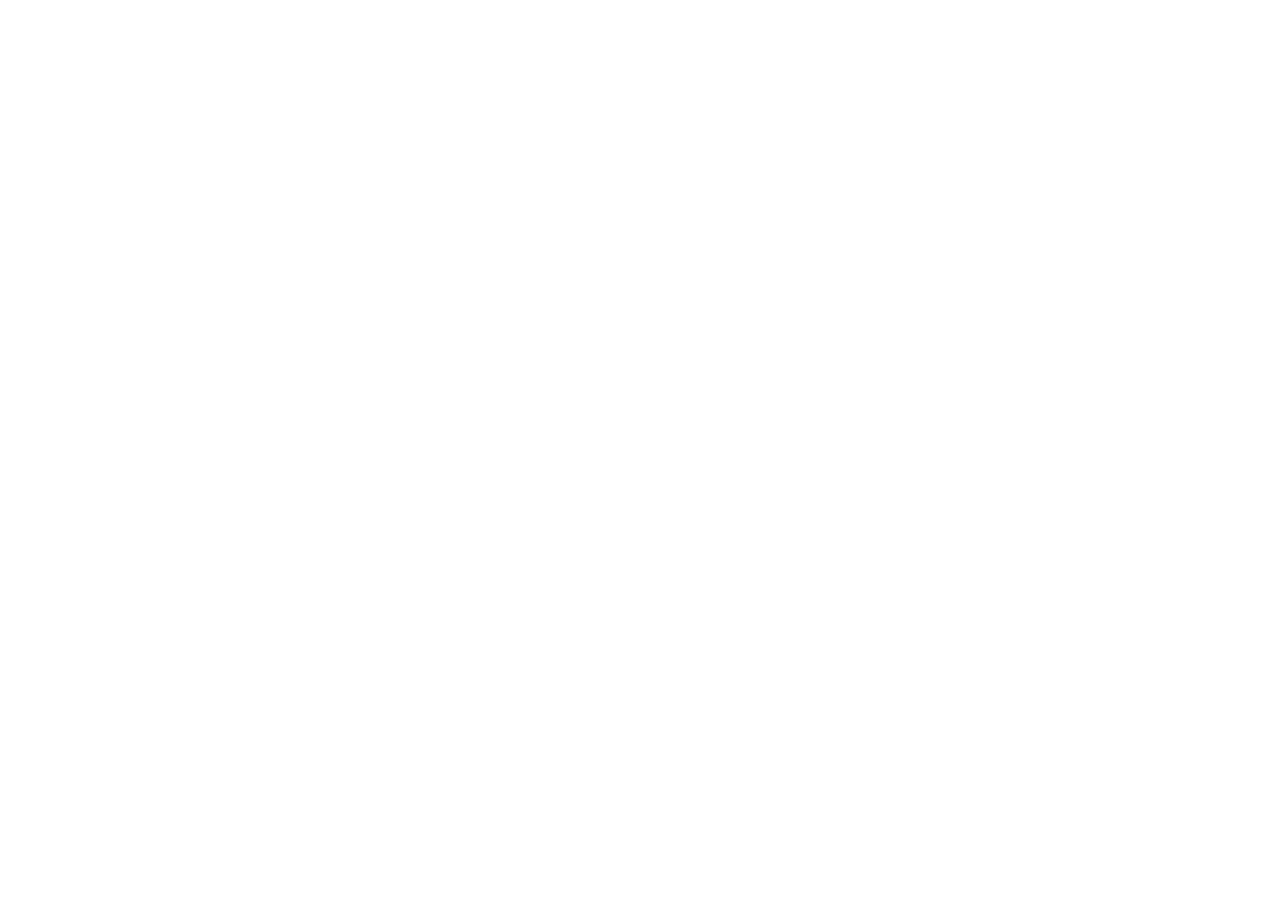
==== index.html @ 0b0186da "Create an empty website" ====
<!DOCTYPE html>
<html lang="en">

<head>
    <meta charset="UTF-8">
    <meta name="viewport" content="width=device-width, initial-scale=1.0">
    <title>Herman Lederer - Game Development & Graphics Programming Portfolio</title>
    <link rel="stylesheet" href="css/style.css">
</head>

<body>

</body>

</html>
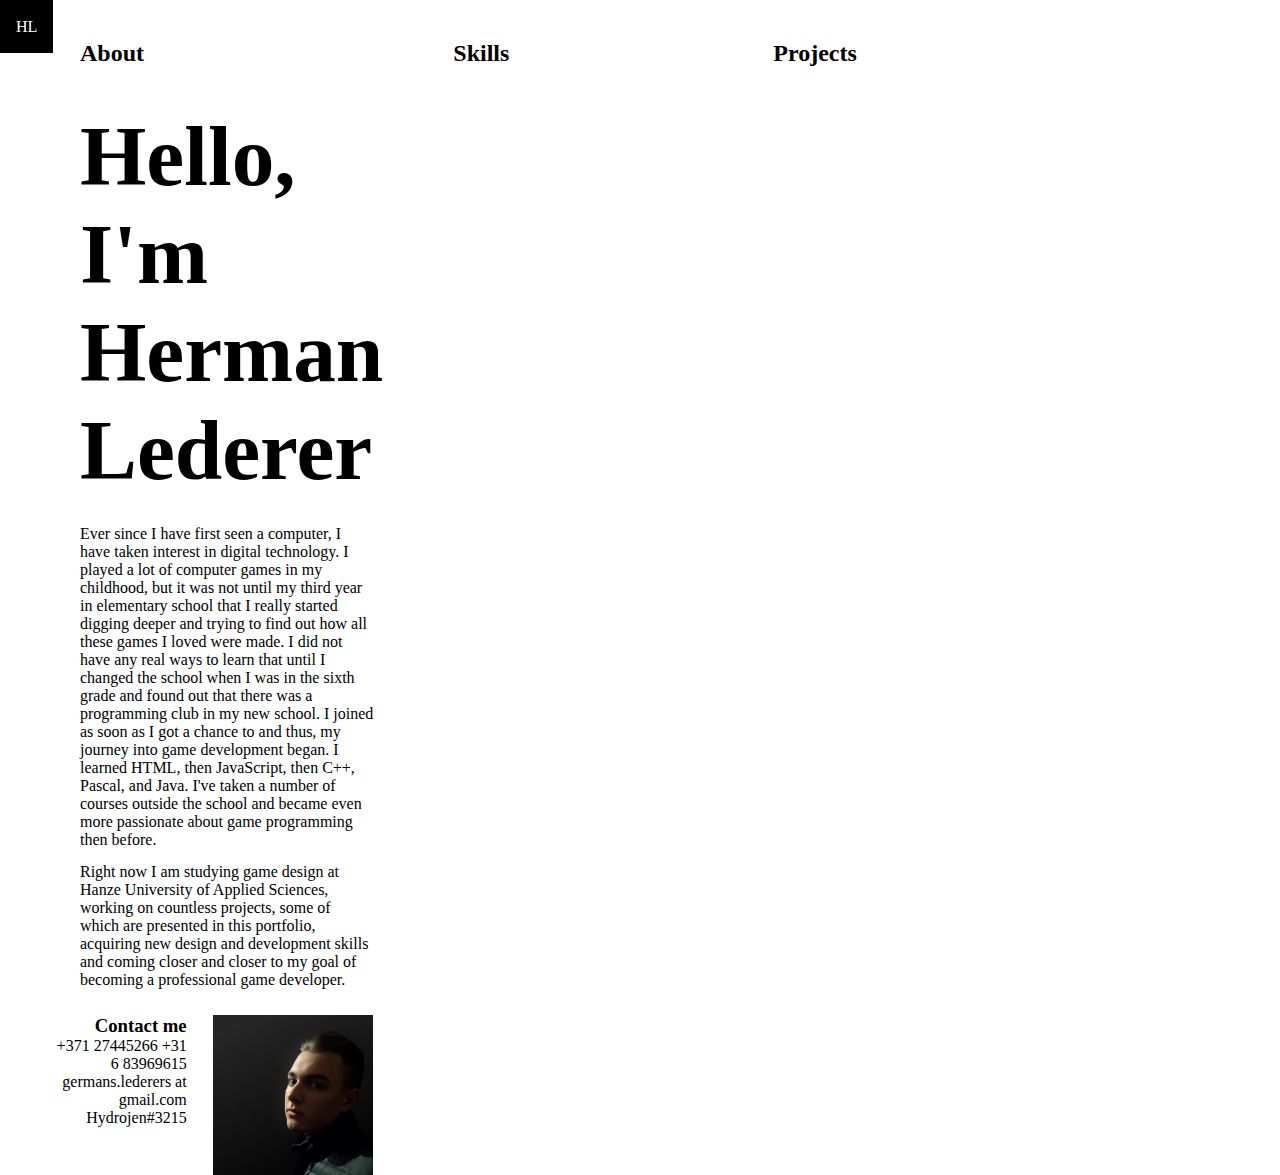
==== commit f11ae4aa: "Add empty section, fill About section and style section layout" ====
--- a/index.html
+++ b/index.html
@@ -1,15 +1,67 @@
 <!DOCTYPE html>
 <html lang="en">
+	<head>
+		<meta charset="UTF-8" />
+		<meta name="viewport" content="width=device-width, initial-scale=1.0" />
+		<title>
+			Herman Lederer - Game Development & Graphics Programming Portfolio
+		</title>
+		<link rel="stylesheet" href="css/style.css" />
+	</head>
 
-<head>
-    <meta charset="UTF-8">
-    <meta name="viewport" content="width=device-width, initial-scale=1.0">
-    <title>Herman Lederer - Game Development & Graphics Programming Portfolio</title>
-    <link rel="stylesheet" href="css/style.css">
-</head>
+	<body>
+		<nav>
+			<div id="logo">HL</div>
+		</nav>
 
-<body>
+		<header>
+			<h2>About</h2>
 
-</body>
+			<h1>
+				Hello,<br />
+				I'm Herman<br />
+				Lederer
+			</h1>
+			<p>
+				Ever since I have first seen a computer, I have taken interest
+				in digital technology. I played a lot of computer games in my
+				childhood, but it was not until my third year in elementary
+				school that I really started digging deeper and trying to find
+				out how all these games I loved were made. I did not have any
+				real ways to learn that until I changed the school when I was in
+				the sixth grade and found out that there was a programming club
+				in my new school. I joined as soon as I got a chance to and
+				thus, my journey into game development began. I learned HTML,
+				then JavaScript, then C++, Pascal, and Java. I've taken a number
+				of courses outside the school and became even more passionate
+				about game programming then before.
+			</p>
+			<p>
+				Right now I am studying game design at Hanze University of
+				Applied Sciences, working on countless projects, some of which
+				are presented in this portfolio, acquiring new design and
+				development skills and coming closer and closer to my goal of
+				becoming a professional game developer.
+			</p>
 
-</html>+			<div id="contact">
+				<div>
+					<h3>Contact me</h3>
+					<span>+371 27445266</span>
+					<span>+31 6 83969615</span>
+					<span>germans.lederers at gmail.com</span>
+					<span>Hydrojen#3215</span>
+				</div>
+				<img src="img/me.jpg" alt="Picture of me" />
+			</div>
+		</header>
+
+		<section id="skills">
+			<h2>Skills</h2>
+		</section>
+
+		<section id="projects">
+			<h2>Projects</h2>
+		</section>
+	</body>
+</html>
--- a/css/style.css
+++ b/css/style.css
@@ -0,0 +1,81 @@
+* {
+    margin: 0;
+    padding: 0;
+	position: relative;
+}
+
+h2{
+    height: calc(100vw / 24 * 2);
+    line-height: calc(100vw / 24 * 2);
+
+    padding-left: calc(100vw / 48);
+}
+
+body {
+    display: grid;
+    grid-template-columns: repeat(24, 1fr);
+}
+
+nav{
+    grid-column-start: 1;
+    grid-column-end: 1;
+}
+
+nav #logo{
+    color: white;
+    background: black;
+
+    height: calc(100vw / 24);
+
+    text-align: center;
+    line-height: calc(100vw / 24);
+}
+
+header{
+    grid-column-start: 2;
+    grid-column-end: 8;
+}
+
+header h1{
+    padding-left: calc(100vw / 48);
+    margin-bottom: calc(100vw / 48);
+
+    font-size: 64pt;
+}
+
+header p{
+    padding-left: calc(100vw / 48);
+    margin-bottom: calc(100vw / 96);
+
+    font-size: 12pt;
+}
+
+header p:last-of-type{
+    margin-bottom: calc(100vw / 48);
+}
+
+header #contact{
+    display: flex;
+}
+
+header #contact div{
+    width: 50%;
+
+    padding-right: calc(100vw / 48);
+
+    text-align: right;
+}
+
+header #contact img{
+    width: 50%;
+}
+
+#skills{
+    grid-column-start: 9;
+    grid-column-end: 15;
+}
+
+#projects{
+    grid-column-start: 15;
+    grid-column-end: 25;
+}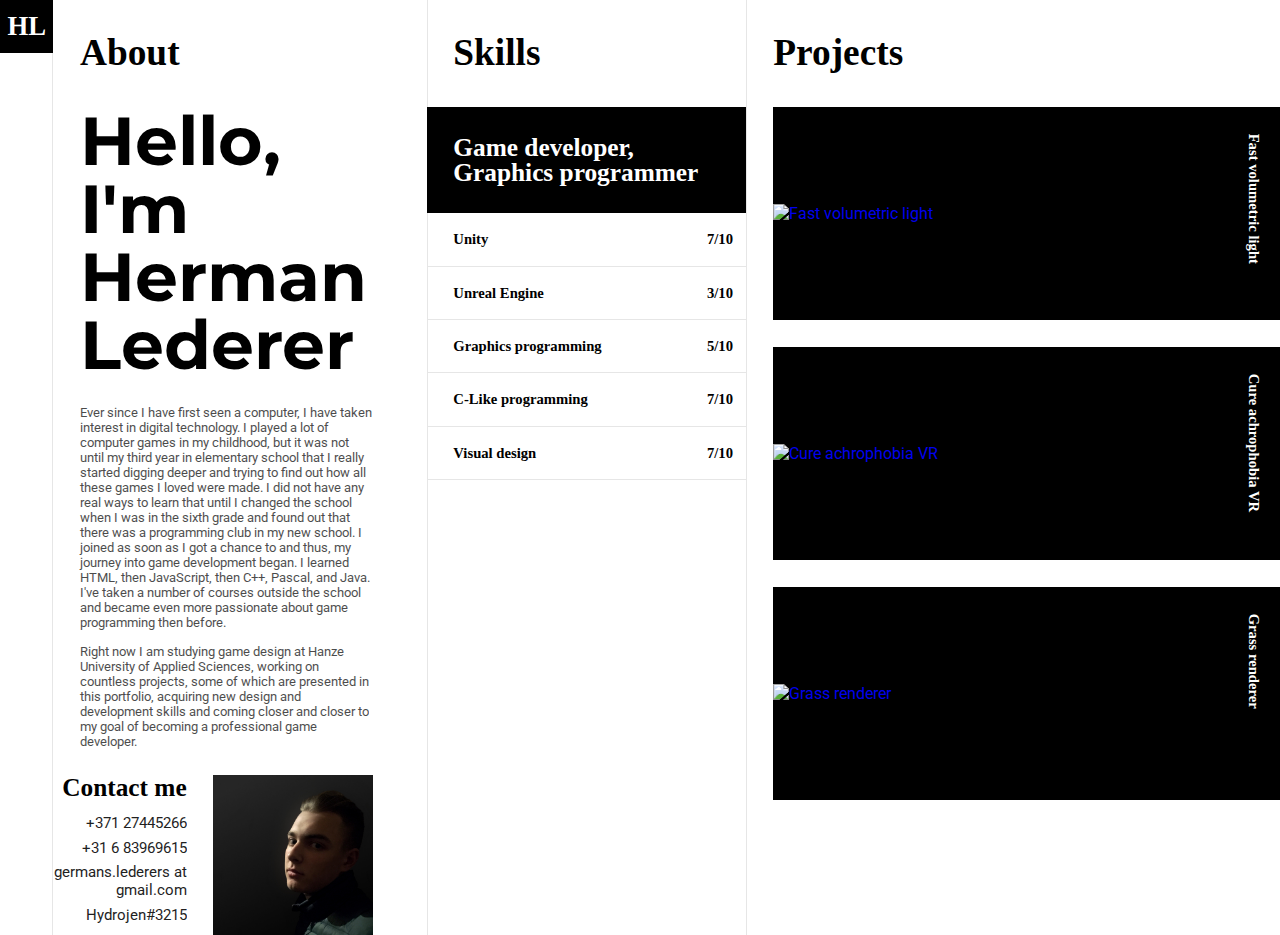
==== commit 1d6f0ec5: "Implement Gallery section layout" ====
--- a/index.html
+++ b/index.html
@@ -6,12 +6,17 @@
 		<title>
 			Herman Lederer - Game Development & Graphics Programming Portfolio
 		</title>
+		<link rel="preconnect" href="https://fonts.gstatic.com" />
+		<link
+			href="https://fonts.googleapis.com/css2?family=Montserrat:wght@800&family=Roboto&display=swap"
+			rel="stylesheet"
+		/>
 		<link rel="stylesheet" href="css/style.css" />
 	</head>
 
 	<body>
 		<nav>
-			<div id="logo">HL</div>
+			<a href="index.html" id="logo">HL</a>
 		</nav>
 
 		<header>
@@ -58,10 +63,59 @@
 
 		<section id="skills">
 			<h2>Skills</h2>
+
+			<h3>
+				Game developer,<br />
+				Graphics programmer
+			</h3>
+			<div class="skill">
+				<span class="name">Unity</span>
+				<span class="rating">7</span>
+			</div>
+			<div class="skill">
+				<span class="name">Unreal Engine</span>
+				<span class="rating">3</span>
+			</div>
+			<div class="skill">
+				<span class="name">Graphics programming</span>
+				<span class="rating">5</span>
+			</div>
+			<div class="skill">
+				<span class="name">C-Like programming</span>
+				<span class="rating">7</span>
+			</div>
+			<div class="skill">
+				<span class="name">Visual design</span>
+				<span class="rating">7</span>
+			</div>
 		</section>
 
 		<section id="projects">
 			<h2>Projects</h2>
+
+			<a class="project" href="fast-volumetric-light.html">
+				<img
+					src="img/placeholder-project-hero.jpg"
+					alt="Fast volumetric light"
+				/>
+				<h3>Fast volumetric light</h3>
+			</a>
+
+			<a class="project" href="index.html">
+				<img
+					src="img/placeholder-project-hero.jpg"
+					alt="Cure achrophobia VR"
+				/>
+				<h3>Cure achrophobia VR</h3>
+			</a>
+
+			<a class="project" href="index.html">
+				<img
+					src="img/placeholder-project-hero.jpg"
+					alt="Grass renderer"
+				/>
+				<h3>Grass renderer</h3>
+			</a>
 		</section>
 	</body>
 </html>
--- a/css/style.css
+++ b/css/style.css
@@ -1,81 +1,261 @@
+@font-face {
+	font-family: "Gilroy";
+	src: url("./fonts/Gilroy-ExtraBold.otf");
+	font-weight: 800;
+}
+
 * {
-    margin: 0;
-    padding: 0;
+	margin: 0;
+	padding: 0;
+
 	position: relative;
-}
-
-h2{
-    height: calc(100vw / 24 * 2);
-    line-height: calc(100vw / 24 * 2);
-
-    padding-left: calc(100vw / 48);
-}
-
+
+	font-family: "Roboto", sans-serif;
+}
+
+h2 {
+	height: calc(100vw / 24 * 2);
+	line-height: calc(100vw / 24 * 2);
+
+	padding-left: calc(100vw / 48);
+
+	font-family: "Gilroy";
+	font-weight: 800;
+	font-size: 28pt;
+}
+
+h3 {
+	margin-bottom: calc(100vw / 96);
+
+	font-family: "Gilroy";
+	font-weight: 800;
+	font-size: 19pt;
+	line-height: 19pt;
+}
+
+p {
+	margin-bottom: calc(100vw / 96);
+	opacity: 0.7;
+	font-size: 10pt;
+}
+
+img {
+	display: block;
+}
+
+/* Body */
 body {
-    display: grid;
-    grid-template-columns: repeat(24, 1fr);
-}
-
-nav{
-    grid-column-start: 1;
-    grid-column-end: 1;
-}
-
-nav #logo{
-    color: white;
-    background: black;
-
-    height: calc(100vw / 24);
-
-    text-align: center;
-    line-height: calc(100vw / 24);
-}
-
-header{
-    grid-column-start: 2;
-    grid-column-end: 8;
-}
-
-header h1{
-    padding-left: calc(100vw / 48);
-    margin-bottom: calc(100vw / 48);
-
-    font-size: 64pt;
-}
-
-header p{
-    padding-left: calc(100vw / 48);
-    margin-bottom: calc(100vw / 96);
-
-    font-size: 12pt;
-}
-
-header p:last-of-type{
-    margin-bottom: calc(100vw / 48);
-}
-
-header #contact{
-    display: flex;
-}
-
-header #contact div{
-    width: 50%;
-
-    padding-right: calc(100vw / 48);
-
-    text-align: right;
-}
-
-header #contact img{
-    width: 50%;
-}
-
-#skills{
-    grid-column-start: 9;
-    grid-column-end: 15;
-}
-
-#projects{
-    grid-column-start: 15;
-    grid-column-end: 25;
-}+	display: grid;
+	grid-template-columns: repeat(24, 1fr);
+}
+
+/* Section lines */
+nav::before,
+#skills::before,
+#skills::after,
+#gallery::before {
+	content: "";
+
+	width: 1px;
+	height: 100%;
+	min-height: 100vh;
+
+	background: #e6e6e6;
+
+	position: absolute;
+	top: 0;
+}
+nav::before,
+#skills::after {
+	right: 0;
+}
+
+/* Nav */
+nav {
+	grid-column-start: 1;
+	grid-column-end: 1;
+}
+
+nav #logo {
+	color: white;
+	background: black;
+
+	height: calc(100vw / 24);
+
+	font-family: "Gilroy";
+	font-weight: 800;
+	font-size: 20pt;
+	text-align: center;
+	text-decoration: none;
+	line-height: calc(100vw / 24);
+
+	display: block;
+}
+
+/* Header */
+header {
+	grid-column-start: 2;
+	grid-column-end: 9;
+
+	padding-right: calc(100vw / 24);
+}
+
+header::after {
+	right: 0;
+}
+
+header h1 {
+	padding-left: calc(100vw / 48);
+	margin-bottom: calc(100vw / 48);
+
+	font-family: "Montserrat";
+	font-size: 51pt;
+	line-height: 51pt;
+}
+
+header p {
+	padding-left: calc(100vw / 48);
+}
+
+header p:last-of-type {
+	margin-bottom: calc(100vw / 48);
+}
+
+header #contact {
+	display: flex;
+}
+
+header #contact div {
+	width: 50%;
+
+	padding-right: calc(100vw / 48);
+
+	text-align: right;
+}
+
+header #contact span {
+	margin-bottom: calc(100vw / 48 / 4);
+	opacity: 0.87;
+	font-size: 11pt;
+	display: block;
+}
+
+header #contact img {
+	width: 50%;
+}
+
+/* Skills */
+#skills {
+	grid-column-start: 9;
+	grid-column-end: 15;
+}
+
+#skills h3 {
+	color: white;
+	background: black;
+
+	height: calc(100vw / 24 * 2);
+
+	padding-left: calc(100vw / 48);
+	margin: 0;
+
+	display: flex;
+	align-items: center;
+}
+
+#skills .skill {
+	display: flex;
+	justify-content: space-between;
+}
+
+#skills .skill .name {
+	padding-left: calc(100vw / 48);
+	line-height: calc(100vw / 24);
+
+	font-family: "Gilroy";
+	font-weight: 800;
+	font-size: 11pt;
+}
+
+#skills .skill .rating {
+	width: calc(100vw / 24);
+	line-height: calc(100vw / 24);
+	text-align: center;
+	font-family: "Gilroy";
+	font-weight: 800;
+	font-size: 11pt;
+}
+
+#skills .skill .rating::after {
+	content: "/10";
+}
+
+#skills .skill::after {
+	content: "";
+
+	width: 100%;
+	height: 1px;
+
+	background: #e6e6e6;
+
+	position: absolute;
+	bottom: 0;
+	right: 0;
+}
+
+/* Proejcts */
+#projects {
+	grid-column-start: 15;
+	grid-column-end: 25;
+}
+
+#projects .project {
+	background: black;
+	height: calc(100vw / 24 * 4);
+	margin-bottom: calc(100vw / 48);
+	margin-left: calc(100vw / 48);
+	text-decoration: none;
+	display: flex;
+	align-items: center;
+	overflow: hidden;
+}
+
+#projects .project img {
+	width: calc(100vw / 48 * 17);
+}
+
+#projects .project h3 {
+	color: white;
+
+	width: calc(100vw / 24 * 4);
+	height: calc(100vw / 24);
+	line-height: calc(100vw / 24);
+
+	position: absolute;
+	top: 0;
+	right: calc(100vw / 48 * -9);
+
+	padding-left: calc(100vw / 48);
+
+	transform: rotate(90deg);
+	transform-origin: 0% 0%;
+
+	font-size: 11pt;
+}
+
+/* Gallery */
+#gallery {
+	grid-column-start: 9;
+	grid-column-end: 25;
+}
+
+#gallery .item {
+	margin-left: calc(100vw / 48);
+	margin-bottom: calc(100vw / 48);
+	display: flex;
+}
+
+#gallery .item img {
+	width: calc(100vw / 48 * 17);
+	margin-right: calc(100vw / 48);
+}
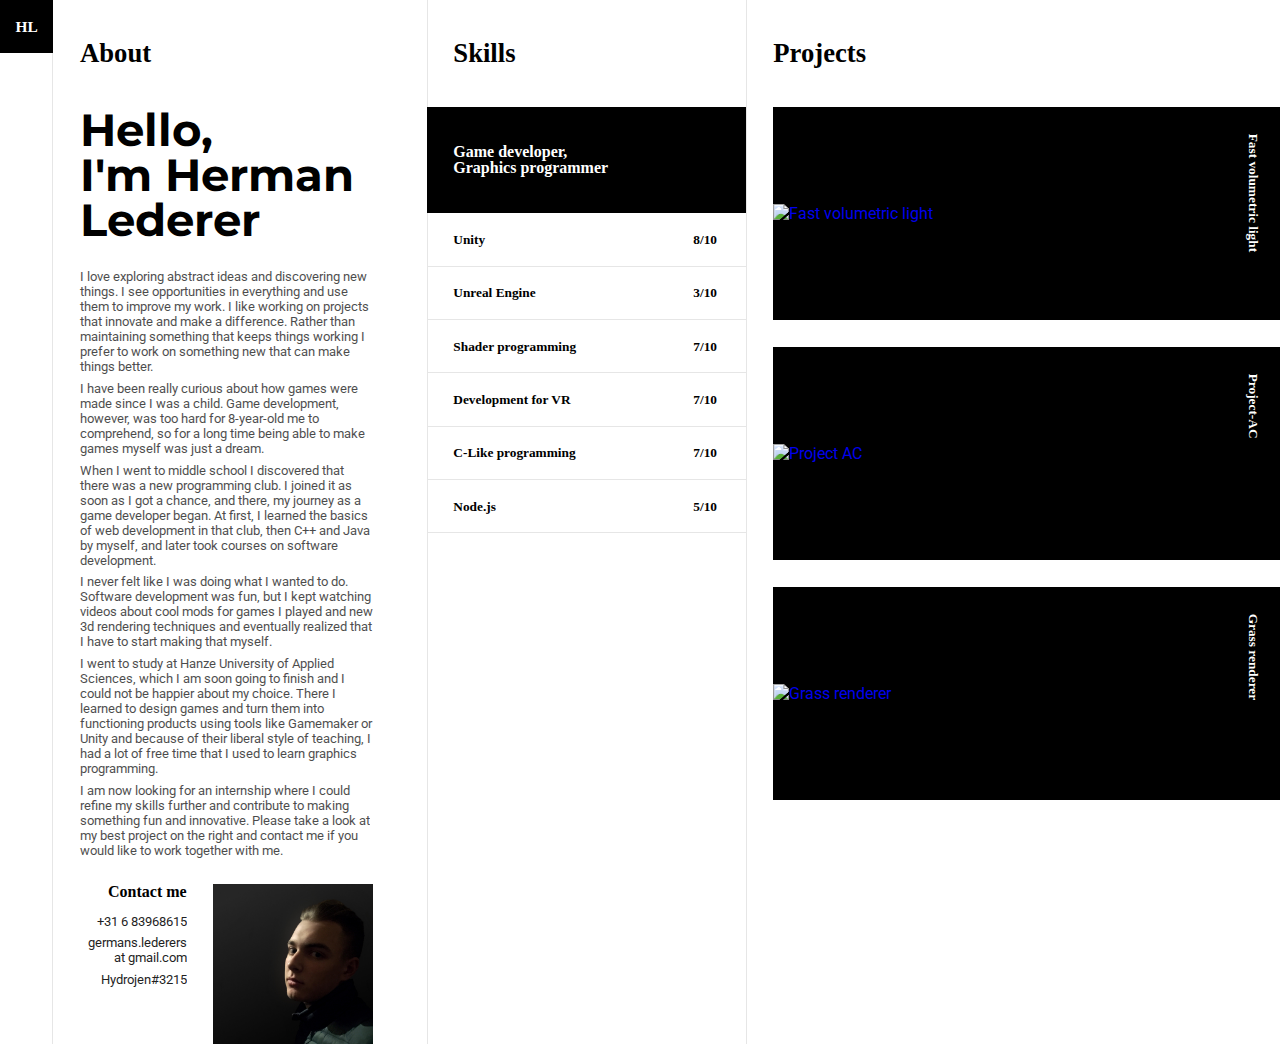
==== commit 853806b3: "Add favicons and site.webmanifest" ====
--- a/index.html
+++ b/index.html
@@ -3,14 +3,16 @@
 	<head>
 		<meta charset="UTF-8" />
 		<meta name="viewport" content="width=device-width, initial-scale=1.0" />
-		<title>
-			Herman Lederer - Game Development & Graphics Programming Portfolio
-		</title>
+
+		<title>Herman Lederer - Game Development & Graphics Programming Portfolio</title>
+
+		<link rel="apple-touch-icon" sizes="180x180" href="./webmanifest/apple-touch-icon.png" />
+		<link rel="icon" type="image/png" sizes="32x32" href="./webmanifest/favicon-32x32.png" />
+		<link rel="icon" type="image/png" sizes="16x16" href="./webmanifest/favicon-16x16.png" />
+		<link rel="manifest" href="./webmanifest/site.webmanifest" />
+
 		<link rel="preconnect" href="https://fonts.gstatic.com" />
-		<link
-			href="https://fonts.googleapis.com/css2?family=Montserrat:wght@800&family=Roboto&display=swap"
-			rel="stylesheet"
-		/>
+		<link href="https://fonts.googleapis.com/css2?family=Montserrat:wght@800&family=Roboto&display=swap" rel="stylesheet" />
 		<link rel="stylesheet" href="css/style.css" />
 	</head>
 
@@ -27,33 +29,36 @@
 				I'm Herman<br />
 				Lederer
 			</h1>
+
 			<p>
-				Ever since I have first seen a computer, I have taken interest
-				in digital technology. I played a lot of computer games in my
-				childhood, but it was not until my third year in elementary
-				school that I really started digging deeper and trying to find
-				out how all these games I loved were made. I did not have any
-				real ways to learn that until I changed the school when I was in
-				the sixth grade and found out that there was a programming club
-				in my new school. I joined as soon as I got a chance to and
-				thus, my journey into game development began. I learned HTML,
-				then JavaScript, then C++, Pascal, and Java. I've taken a number
-				of courses outside the school and became even more passionate
-				about game programming then before.
+				I love exploring abstract ideas and discovering new things. I see opportunities in everything and use them to improve my work. I like working on projects that innovate and make a difference. Rather than maintaining something that keeps
+				things working I prefer to work on something new that can make things better.
 			</p>
+
+			<p>I have been really curious about how games were made since I was a child. Game development, however, was too hard for 8-year-old me to comprehend, so for a long time being able to make games myself was just a dream.</p>
+
 			<p>
-				Right now I am studying game design at Hanze University of
-				Applied Sciences, working on countless projects, some of which
-				are presented in this portfolio, acquiring new design and
-				development skills and coming closer and closer to my goal of
-				becoming a professional game developer.
+				When I went to middle school I discovered that there was a new programming club. I joined it as soon as I got a chance, and there, my journey as a game developer began. At first, I learned the basics of web development in that club, then
+				C++ and Java by myself, and later took courses on software development.
+			</p>
+
+			<p>
+				I never felt like I was doing what I wanted to do. Software development was fun, but I kept watching videos about cool mods for games I played and new 3d rendering techniques and eventually realized that I have to start making that myself.
+			</p>
+
+			<p>
+				I went to study at Hanze University of Applied Sciences, which I am soon going to finish and I could not be happier about my choice. There I learned to design games and turn them into functioning products using tools like Gamemaker or Unity
+				and because of their liberal style of teaching, I had a lot of free time that I used to learn graphics programming.
+			</p>
+
+			<p>
+				I am now looking for an internship where I could refine my skills further and contribute to making something fun and innovative. Please take a look at my best project on the right and contact me if you would like to work together with me.
 			</p>
 
 			<div id="contact">
 				<div>
 					<h3>Contact me</h3>
-					<span>+371 27445266</span>
-					<span>+31 6 83969615</span>
+					<span>+31 6 83968615</span>
 					<span>germans.lederers at gmail.com</span>
 					<span>Hydrojen#3215</span>
 				</div>
@@ -70,23 +75,27 @@
 			</h3>
 			<div class="skill">
 				<span class="name">Unity</span>
-				<span class="rating">7</span>
+				<span class="rating">8</span>
 			</div>
 			<div class="skill">
 				<span class="name">Unreal Engine</span>
 				<span class="rating">3</span>
 			</div>
 			<div class="skill">
-				<span class="name">Graphics programming</span>
-				<span class="rating">5</span>
+				<span class="name">Shader programming</span>
+				<span class="rating">7</span>
+			</div>
+			<div class="skill">
+				<span class="name">Development for VR</span>
+				<span class="rating">7</span>
 			</div>
 			<div class="skill">
 				<span class="name">C-Like programming</span>
 				<span class="rating">7</span>
 			</div>
 			<div class="skill">
-				<span class="name">Visual design</span>
-				<span class="rating">7</span>
+				<span class="name">Node.js</span>
+				<span class="rating">5</span>
 			</div>
 		</section>
 
@@ -94,26 +103,17 @@
 			<h2>Projects</h2>
 
 			<a class="project" href="fast-volumetric-light.html">
-				<img
-					src="img/placeholder-project-hero.jpg"
-					alt="Fast volumetric light"
-				/>
+				<img src="img/volumetric-light/hero.jpg" alt="Fast volumetric light" />
 				<h3>Fast volumetric light</h3>
 			</a>
 
-			<a class="project" href="index.html">
-				<img
-					src="img/placeholder-project-hero.jpg"
-					alt="Cure achrophobia VR"
-				/>
-				<h3>Cure achrophobia VR</h3>
+			<a class="project" href="project-ac.html">
+				<img src="img/ac/action-2.jpg" alt="Project AC" />
+				<h3>Project-AC</h3>
 			</a>
 
-			<a class="project" href="index.html">
-				<img
-					src="img/placeholder-project-hero.jpg"
-					alt="Grass renderer"
-				/>
+			<a class="project" href="grass-renderer.html">
+				<img src="img/grass-renderer/front.jpg" alt="Grass renderer" />
 				<h3>Grass renderer</h3>
 			</a>
 		</section>
--- a/css/style.css
+++ b/css/style.css
@@ -1,6 +1,6 @@
 @font-face {
 	font-family: "Gilroy";
-	src: url("./fonts/Gilroy-ExtraBold.otf");
+	src: url("../fonts/Gilroy-ExtraBold.otf");
 	font-weight: 800;
 }
 
@@ -13,6 +13,14 @@
 	font-family: "Roboto", sans-serif;
 }
 
+h1 {
+	margin-bottom: calc(100vw / 48);
+
+	font-family: "Montserrat";
+	font-size: 50pt;
+	line-height: 50pt;
+}
+
 h2 {
 	height: calc(100vw / 24 * 2);
 	line-height: calc(100vw / 24 * 2);
@@ -21,22 +29,28 @@
 
 	font-family: "Gilroy";
 	font-weight: 800;
-	font-size: 28pt;
+	font-size: 25pt;
 }
 
 h3 {
-	margin-bottom: calc(100vw / 96);
-
-	font-family: "Gilroy";
-	font-weight: 800;
-	font-size: 19pt;
-	line-height: 19pt;
+	margin-bottom: calc(100vw / 48 / 2);
+
+	font-family: "Gilroy";
+	font-weight: 800;
+	font-size: 18pt;
+	line-height: 18pt;
 }
 
 p {
-	margin-bottom: calc(100vw / 96);
+	margin-bottom: calc(100vw / 48 / 4);
 	opacity: 0.7;
 	font-size: 10pt;
+}
+
+p.black {
+	opacity: 0.87;
+	font-family: "Gilroy";
+	font-weight: 800;
 }
 
 img {
@@ -84,7 +98,7 @@
 
 	font-family: "Gilroy";
 	font-weight: 800;
-	font-size: 20pt;
+	font-size: 1.2vw;
 	text-align: center;
 	text-decoration: none;
 	line-height: calc(100vw / 24);
@@ -107,13 +121,10 @@
 header h1 {
 	padding-left: calc(100vw / 48);
 	margin-bottom: calc(100vw / 48);
-
-	font-family: "Montserrat";
-	font-size: 51pt;
-	line-height: 51pt;
-}
-
-header p {
+}
+
+header p,
+h4 {
 	padding-left: calc(100vw / 48);
 }
 
@@ -128,6 +139,7 @@
 header #contact div {
 	width: 50%;
 
+	padding-left: calc(100vw / 48);
 	padding-right: calc(100vw / 48);
 
 	text-align: right;
@@ -164,13 +176,19 @@
 }
 
 #skills .skill {
+	height: calc(100vw / 24);
+
 	display: flex;
 	justify-content: space-between;
 }
 
+#skills * {
+	display: flex;
+	align-items: center;
+}
+
 #skills .skill .name {
 	padding-left: calc(100vw / 48);
-	line-height: calc(100vw / 24);
 
 	font-family: "Gilroy";
 	font-weight: 800;
@@ -179,7 +197,7 @@
 
 #skills .skill .rating {
 	width: calc(100vw / 24);
-	line-height: calc(100vw / 24);
+
 	text-align: center;
 	font-family: "Gilroy";
 	font-weight: 800;
@@ -195,12 +213,11 @@
 
 	width: 100%;
 	height: 1px;
-
-	background: #e6e6e6;
-
 	position: absolute;
 	bottom: 0;
 	right: 0;
+
+	background: #e6e6e6;
 }
 
 /* Proejcts */
@@ -251,11 +268,243 @@
 
 #gallery .item {
 	margin-left: calc(100vw / 48);
+	margin-right: calc(100vw / 24 * 2);
 	margin-bottom: calc(100vw / 48);
 	display: flex;
 }
 
 #gallery .item img {
 	width: calc(100vw / 48 * 17);
-	margin-right: calc(100vw / 48);
-}
+}
+
+#gallery .item .info {
+	margin-left: calc(100vw / 48);
+}
+
+/* Adaptivity */
+@media screen and (max-width: 1920px) {
+	h1 {
+		font-size: 40pt;
+		line-height: 40pt;
+	}
+
+	h2 {
+		font-size: 20pt;
+	}
+
+	h3 {
+		font-size: 14pt;
+		line-height: 14pt;
+	}
+}
+
+@media screen and (max-width: 1440px) {
+	h1 {
+		font-size: 34pt;
+		line-height: 34pt;
+	}
+
+	h2 {
+		font-size: 20pt;
+	}
+
+	h3 {
+		font-size: 12pt;
+		line-height: 12pt;
+	}
+
+	p,
+	header #contact span,
+	#skills .skill .name,
+	#skills .skill .rating,
+	#projects .project h3 {
+		font-size: 10pt;
+	}
+}
+
+@media screen and (max-width: 1024px) {
+	h1 {
+		font-size: 26pt;
+		line-height: 26pt;
+	}
+
+	/* Mobile paddings */
+	h2,
+	header h1,
+	header p {
+		padding: 0;
+	}
+
+	header {
+		padding: calc(100vw / 24);
+	}
+
+	h2 {
+		font-size: 14pt;
+		padding-bottom: calc(100vw / 24);
+	}
+
+	h3 {
+		font-size: 10pt;
+		line-height: 10pt;
+	}
+
+	/* Mobile nav */
+	nav #logo {
+		height: calc(100vw / 12);
+
+		line-height: calc(100vw / 12);
+		font-size: calc(100vw / 24);
+		text-align: left;
+
+		padding: 0 calc(100vw / 24);
+	}
+
+	/* Mobile header */
+	header h1 {
+		margin-bottom: calc(100vw / 12);
+	}
+
+	header p {
+		margin-bottom: calc(100vw / 48);
+	}
+
+	header p:last-of-type {
+		margin-bottom: calc(100vw / 12);
+	}
+
+	#contact {
+		margin-bottom: calc(100vw / 24);
+	}
+
+	/* Mobile skills */
+	#skills {
+		padding: calc(100vw / 24) 0 0;
+		background: black;
+		color: white;
+	}
+
+	#skills h2 {
+		padding-left: calc(100vw / 24);
+	}
+
+	#skills h3 {
+		padding: calc(100vw / 24);
+	}
+
+	#skills .skill {
+		height: calc(100vw / 12 * 2);
+	}
+	#skills .skill::after {
+		content: "";
+
+		width: 100%;
+		height: 1px;
+		position: absolute;
+		top: 1px;
+		right: 0;
+
+		background: rgba(255, 255, 255, 0.1);
+	}
+	#skills .skill .name,
+	#skills .skill .rating {
+		font-family: "Roboto", sans-serif;
+		font-weight: 400;
+		opacity: 0.9;
+	}
+	#skills .skill .name {
+		padding: 0 calc(100vw / 24);
+	}
+	#skills .skill .rating {
+		width: auto;
+		right: calc(100vw / 24);
+	}
+
+	/* Mobile projects */
+	#projects {
+		padding: calc(100vw / 24) 0 0;
+	}
+
+	#projects h2 {
+		padding-left: calc(100vw / 24);
+	}
+
+	#projects .project {
+		height: auto;
+		margin-left: calc(100vw / 24);
+		margin-right: calc(100vw / 24);
+		margin-bottom: calc(100vw / 12);
+
+		flex-direction: column;
+	}
+	#projects .project img {
+		width: 100%;
+	}
+	#projects .project h3 {
+		width: 100%;
+		height: calc(100vw / 12);
+		box-sizing: border-box;
+		position: relative;
+		top: auto;
+		bottom: 0;
+		left: 0;
+		right: auto;
+		transform: none;
+		padding: 0 calc(100vw / 24);
+		margin: 0;
+
+		display: flex;
+		align-items: center;
+	}
+
+	/* Mobile gallery */
+	#gallery {
+		padding: calc(100vw / 24);
+	}
+	#gallery .item {
+		padding: 0;
+		margin: 0;
+
+		flex-direction: column;
+	}
+	#gallery .item .info {
+		margin: 0;
+	}
+	#gallery .item a {
+		margin-bottom: calc(100vw / 24);
+	}
+	#gallery .item h3 {
+		margin-bottom: calc(100vw / 48);
+	}
+	#gallery .item img {
+		width: 100%;
+	}
+	#gallery .item p {
+		margin-bottom: calc(100vw / 12);
+	}
+
+	body {
+		display: block;
+	}
+
+	/* Section lines */
+	nav::before {
+		display: none;
+	}
+
+	#skills::before,
+	#skills::after,
+	#gallery::before {
+		content: "";
+
+		width: 100%;
+		height: 1px;
+		min-height: auto;
+
+		background: #e6e6e6;
+
+		position: absolute;
+		top: 0;
+		left: 0;
+	}
+}
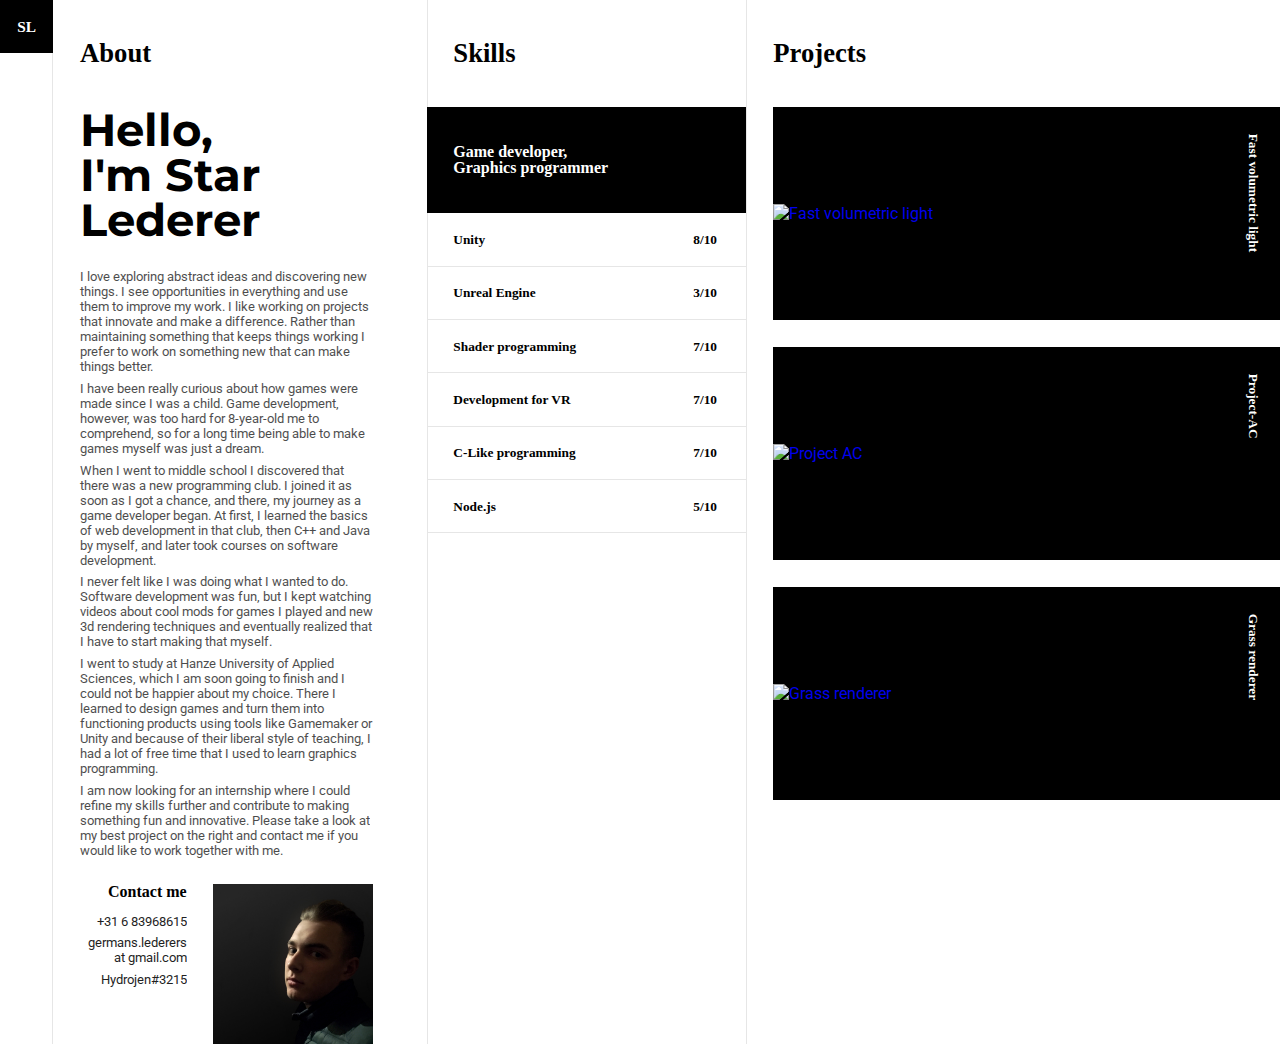
==== commit 2037f1d9: "Update name" ====
--- a/index.html
+++ b/index.html
@@ -4,7 +4,7 @@
 		<meta charset="UTF-8" />
 		<meta name="viewport" content="width=device-width, initial-scale=1.0" />
 
-		<title>Herman Lederer - Game Development & Graphics Programming Portfolio</title>
+		<title>Star Lederer - Game Development & Graphics Programming Portfolio</title>
 
 		<link rel="apple-touch-icon" sizes="180x180" href="./webmanifest/apple-touch-icon.png" />
 		<link rel="icon" type="image/png" sizes="32x32" href="./webmanifest/favicon-32x32.png" />
@@ -18,7 +18,7 @@
 
 	<body>
 		<nav>
-			<a href="index.html" id="logo">HL</a>
+			<a href="index.html" id="logo">SL</a>
 		</nav>
 
 		<header>
@@ -26,7 +26,7 @@
 
 			<h1>
 				Hello,<br />
-				I'm Herman<br />
+				I'm Star<br />
 				Lederer
 			</h1>
 
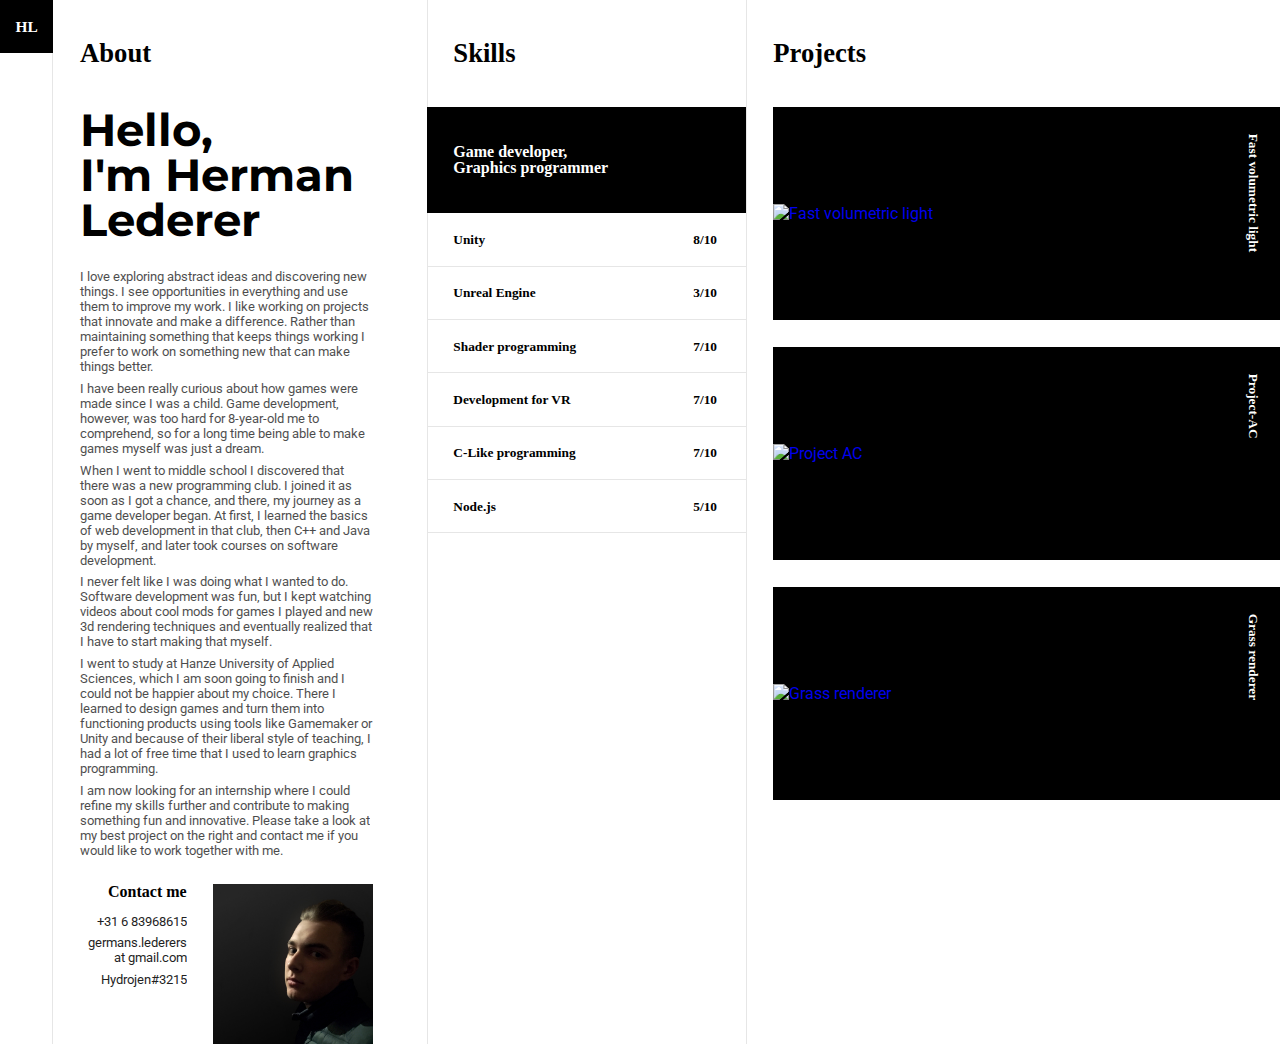
==== commit d1679c7a: "Replace name" ====
--- a/index.html
+++ b/index.html
@@ -4,7 +4,7 @@
 		<meta charset="UTF-8" />
 		<meta name="viewport" content="width=device-width, initial-scale=1.0" />
 
-		<title>Star Lederer - Game Development & Graphics Programming Portfolio</title>
+		<title>Herman Lederer - Game Development & Graphics Programming Portfolio</title>
 
 		<link rel="apple-touch-icon" sizes="180x180" href="./webmanifest/apple-touch-icon.png" />
 		<link rel="icon" type="image/png" sizes="32x32" href="./webmanifest/favicon-32x32.png" />
@@ -18,7 +18,7 @@
 
 	<body>
 		<nav>
-			<a href="index.html" id="logo">SL</a>
+			<a href="index.html" id="logo">HL</a>
 		</nav>
 
 		<header>
@@ -26,7 +26,7 @@
 
 			<h1>
 				Hello,<br />
-				I'm Star<br />
+				I'm Herman<br />
 				Lederer
 			</h1>
 
